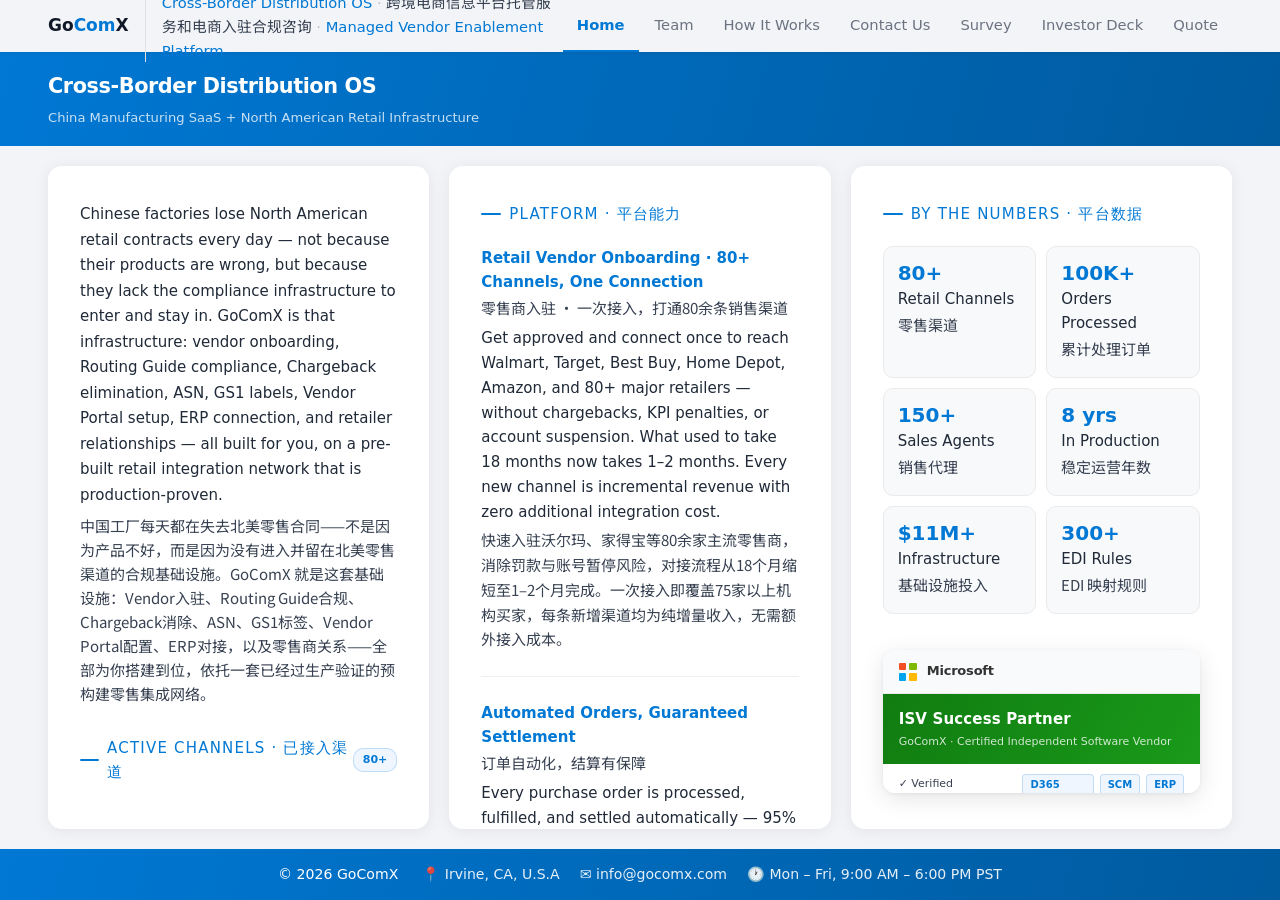
==== index.html @ b5a44d9f "Add files via upload" ====
﻿<!DOCTYPE html>
<html lang="en">
<head>
<link rel="preconnect" href="https://fonts.googleapis.com">
<link href="https://fonts.googleapis.com/css2?family=Noto+Sans+SC:wght@400;500;700&display=swap" rel="stylesheet">
<meta charset="UTF-8">
<meta name="viewport" content="width=device-width, initial-scale=1.0">
<title>GoComX — Cross-Border Distribution OS</title>
<link rel="icon" type="image/png" sizes="32x32" href="logo.png">
<link rel="apple-touch-icon" sizes="180x180" href="logo.png">
<style>
:root {
  --blue: #0078d4; --blue-dark: #005a9e; --blue-light: #eff6ff;
  --text: #111827; --text2: #1f2937; --muted: #374151;
  --bg: #f2f4f7; --card: #ffffff;
  --shadow: 0 2px 16px rgba(0,0,0,.07);
  --shadow-hover: 0 6px 28px rgba(0,0,0,.12);
  --radius: 14px;
  --fs-lg: 20px; --fs-md: 15px; --fs-sm: 15px;
}
* { margin: 0; padding: 0; box-sizing: border-box; }
body {
  background: var(--bg); color: var(--text);
  font-family: 'Segoe UI',system-ui,sans-serif; font-size: var(--fs-md); line-height: 1.6;
  height: 100vh; display: flex; flex-direction: column; overflow: hidden;
}

/* NAV */
nav {
  flex-shrink: 0;
  display: flex; align-items: center; justify-content: space-between;
  padding: 0 48px; height: 52px;
  background: var(--bg); box-shadow: 0 1px 4px rgba(0,0,0,.08); z-index: 100;
}
.nav-brand { display: flex; align-items: center; gap: 16px; text-decoration: none; }
.nav-logo-text { font-size: 17px; font-weight: 700; color: #111827; letter-spacing: 0; font-family: 'Segoe UI',system-ui,sans-serif; }
.nav-logo-text span { color: #0078d4; font-weight: 700; }
.nav-logo-img { height: 44px; width: auto; display: block; }
.nav-tagline { font-size: 0.92rem; border-left: 1px solid #e0e0e0; padding-left: 16px; font-weight: 400; letter-spacing: 0; color: #6b7280; font-family: 'Segoe UI',system-ui,sans-serif; }
.nt-en { color: #0078d4; font-weight: 400; font-size: 0.92rem; }
.nt-zh { color: #374151; font-weight: 400; font-size: 0.92rem; font-family: 'Noto Sans SC','Segoe UI',system-ui,sans-serif; }
.nt-sep { color: #bbb; font-size: 0.92rem; }
.nav-links { display: flex; gap: 2px; list-style: none; align-items: center; }
.nav-links a { font-size: 0.92rem; font-weight: 400; color: #6b7280; font-family: 'Segoe UI',system-ui,sans-serif; text-decoration: none; padding: 0 14px; height: 52px; display: inline-flex; align-items: center; border-bottom: 2px solid transparent; transition: all .15s; white-space: nowrap; }
.nav-links a:hover { color: var(--blue); border-bottom-color: var(--blue); background: none; }
.nav-links a.active { color: var(--blue); font-weight: 600; border-bottom-color: var(--blue); }

/* MAIN GRID */
.main-grid {
  flex: 1; overflow: hidden;
  display: grid; grid-template-columns: 1fr 1fr 1fr;
  gap: 20px; padding: 20px 48px;
}

/* CARD PANEL */
.panel {
  background: var(--card); border-radius: var(--radius);
  box-shadow: var(--shadow);
  padding: 36px 32px;
  display: flex; flex-direction: column;
  overflow-y: auto;
  transition: box-shadow .2s;
}
.panel:hover { box-shadow: var(--shadow-hover); }

.col-label {
  font-family: 'Segoe UI',system-ui,sans-serif;
  font-size: var(--fs-sm); color: var(--blue);
  letter-spacing: .08em; text-transform: uppercase; margin-bottom: 20px;
  display: flex; align-items: center; gap: 8px;
}
.col-label::before { content: ''; width: 20px; height: 2px; background: var(--blue); border-radius: 2px; }

/* PANEL 1 — Brand */
.brand-name { font-size: var(--fs-lg); font-weight: 800; letter-spacing: -.02em; line-height: 1.2; margin-bottom: 4px; }
.brand-name span { color: var(--blue); }
.brand-tagline { font-size: var(--fs-sm); color: var(--muted); margin-bottom: 12px; }
.brand-desc { font-size: var(--fs-md); color: var(--text2); line-height: 1.7; margin-bottom: 6px; }
.brand-desc-zh { font-size: var(--fs-sm); color: var(--muted); line-height: 1.6; margin-bottom: 16px; }
.cta-group { display: flex; gap: 10px; flex-wrap: wrap; margin-top: auto; }
.btn { display: inline-flex; align-items: center; gap: 6px; padding: 10px 22px; font-size: var(--fs-md); font-weight: 600; border-radius: 6px; text-decoration: none; cursor: pointer; font-family: inherit; transition: all .15s; border: 1.5px solid transparent; }
.btn-primary { background: var(--blue); color: #fff; border-color: var(--blue); }
.btn-primary:hover { background: var(--blue-dark); border-color: var(--blue-dark); }
.btn-outline { background: #fff; color: var(--text); border-color: #d0d0d0; }
.btn-outline:hover { border-color: var(--blue); color: var(--blue); }

/* PANEL 2 — Platform */
.step-item { display: flex; gap: 16px; margin-bottom: 24px; padding-bottom: 24px; border-bottom: 1px solid #f0f0f0; }
.step-item:last-child { border-bottom: none; padding-bottom: 0; margin-bottom: 0; }
.step-dot { display: none; }
.step-heading { font-size: var(--fs-md); font-weight: 600; color: var(--blue); font-family: 'Segoe UI',system-ui,sans-serif; margin-bottom: 2px; }
.step-heading-zh { font-size: var(--fs-sm); color: var(--muted); margin-bottom: 6px; }
.step-text { font-size: var(--fs-sm); color: var(--text2); line-height: 1.65; }
.step-text .zh { display: block; color: var(--muted); margin-top: 4px; }

/* PANEL 3 — Stats */
.stats-grid { display: grid; grid-template-columns: 1fr 1fr; gap: 10px; margin-bottom: 20px; }
.stat-card {
  background: #f8f9fb; border-radius: 10px;
  padding: 16px 14px; transition: all .15s;
  border: 1px solid #eaeaea;
}
.stat-card:hover { background: var(--blue-light); border-color: rgba(0,120,212,.2); }
.stat-num { font-size: var(--fs-lg); font-weight: 700; color: var(--blue); line-height: 1; margin-bottom: 4px; font-family: 'Segoe UI',system-ui,sans-serif; }
.stat-label { font-size: var(--fs-sm); color: var(--text2); font-family: 'Segoe UI',system-ui,sans-serif; font-weight: 500; }
.stat-zh { font-size: var(--fs-sm); color: #374151; margin-top: 2px; }
.badge-row {
  display: flex; gap: 8px; flex-wrap: wrap; margin-top: auto;
}
.badge-pill {
  display: inline-flex; align-items: center; gap: 6px;
  background: var(--blue-light); border: 1px solid rgba(0,120,212,.2);
  border-radius: 20px; padding: 7px 14px;
  font-size: var(--fs-sm); color: var(--blue); font-weight: 600;
  white-space: nowrap;
}

/* Microsoft ISV Award Card */
.msft-award {
  margin-top: 16px;
  border-radius: 12px; overflow: hidden;
  box-shadow: 0 6px 24px rgba(0,0,0,.10), 0 1px 4px rgba(0,0,0,.06);
  transition: transform .2s, box-shadow .2s;
  cursor: default;
}
.msft-award:hover {
  transform: translateY(-2px);
  box-shadow: 0 12px 36px rgba(0,0,0,.14), 0 2px 8px rgba(0,0,0,.08);
}
.msft-award-top {
  background: #f9fafb; border-bottom: 1px solid #e8eaea;
  padding: 11px 16px; display: flex; align-items: center; gap: 10px;
}
.msft-grid {
  display: grid; grid-template-columns: 1fr 1fr; gap: 2.5px;
  width: 18px; height: 18px; flex-shrink: 0;
}
.msft-grid span { border-radius: 1px; display: block; width: 100%; height: 100%; }
.msft-grid .sq1 { background: #f25022; }
.msft-grid .sq2 { background: #7fba00; }
.msft-grid .sq3 { background: #00a4ef; }
.msft-grid .sq4 { background: #ffb900; }
.msft-brand { font-size: 13px; font-weight: 600; color: #333; letter-spacing: -.2px; }
.msft-award-banner {
  background: linear-gradient(120deg, #107c10 0%, #1a9a1a 100%);
  padding: 13px 16px;
}
.msft-banner-title {
  font-size: 15px; font-weight: 800; color: #fff;
  letter-spacing: .01em; margin-bottom: 2px;
}
.msft-banner-sub { font-size: 11px; color: rgba(255,255,255,.80); }
.msft-award-bottom {
  background: #fff; padding: 10px 16px;
  display: flex; align-items: center; justify-content: space-between;
}
.msft-bottom-label { font-size: 11px; color: var(--muted); }
.msft-bottom-chips { display: flex; gap: 6px; }
.msft-chip {
  font-size: 10px; font-weight: 700; color: #0078d4;
  background: #eff6ff; border: 1px solid rgba(0,120,212,.2);
  border-radius: 4px; padding: 2px 7px;
}

/* Platform Ticker */
.ticker-header {
  display: flex; align-items: center; justify-content: space-between;
  margin: 14px 0 18px;
}
.ticker-label {
  font-family: 'Segoe UI',system-ui,sans-serif;
  font-size: var(--fs-sm); color: var(--blue);
  letter-spacing: .08em; text-transform: uppercase;
  display: flex; align-items: center; gap: 8px; font-weight: 400;
}
.ticker-label::before { content: ''; width: 20px; height: 2px; background: var(--blue); border-radius: 2px; }
.ticker-count {
  font-size: 11px; font-weight: 700; color: var(--blue);
  background: var(--blue-light); border: 1px solid rgba(0,120,212,.2);
  border-radius: 10px; padding: 2px 9px;
}
.ticker-wrap {
  height: 240px; overflow: hidden; position: relative;
  background: transparent;
  margin-bottom: 14px;
}
.ticker-wrap::before, .ticker-wrap::after {
  content: ''; position: absolute; left: 0; right: 0; height: 40px; z-index: 2; pointer-events: none;
}
.ticker-wrap::before { top: 0; background: linear-gradient(to bottom, #ffffff, transparent); }
.ticker-wrap::after  { bottom: 0; background: linear-gradient(to top, #ffffff, transparent); }
.ticker-list {
  display: flex; flex-direction: column; gap: 2px;
  padding: 8px 0;
  animation: tickerUp 55s linear infinite;
}
.ticker-list:hover { animation-play-state: paused; }
.ticker-item {
  display: inline-flex; align-items: center; gap: 9px;
  padding: 4px 8px;
  font-size: var(--fs-md); font-weight: 500; white-space: nowrap;
  color: #374151; background: none; border: none;
  transition: transform .15s, color .15s;
}
.ticker-item:hover { transform: translateX(4px); color: #0078d4; }
.ticker-item.odd { color: #374151; }
.ticker-dot { width: 6px; height: 6px; border-radius: 50%; flex-shrink: 0; background: currentColor; opacity: .7; }
.ticker-logo { width: 16px; height: 16px; border-radius: 3px; object-fit: contain; flex-shrink: 0; }
@keyframes tickerUp {
  0%   { transform: translateY(0); }
  100% { transform: translateY(-50%); }
}

/* FOOTER */
footer { flex-shrink:0; background:linear-gradient(105deg,#0078d4,#005a9e); padding:14px 48px; display:flex; align-items:center; justify-content:center; gap:24px; flex-wrap:wrap; }
.footer-copy { font-size: 0.88rem; color: #fff; font-weight: 400; font-family: 'Segoe UI',system-ui,sans-serif; }
.footer-copy span { color: #fff; }
.footer-info { display: flex; gap: 20px; flex-wrap: wrap; align-items: center; justify-content: center; }
.footer-info span, .footer-info a { font-size: 0.88rem; color: rgba(255,255,255,0.9); text-decoration: none; font-weight: 400; font-family: 'Segoe UI',system-ui,sans-serif; }
.footer-info a:hover { color:#fff; }

.zh, :lang(zh) {
  font-family: 'Noto Sans SC', 'PingFang SC', 'Microsoft YaHei', sans-serif;
  font-weight: 400; -webkit-font-smoothing: antialiased;
}

@media (max-width: 960px) {
  body { overflow: auto; height: auto; }
  .main-grid { grid-template-columns: 1fr; height: auto; overflow: visible; padding: 16px 20px; }
  nav { padding: 0 20px; }
  .nav-tagline { display: none; }
  footer { padding: 14px 20px; }
}
</style>
</head>
<body>

<nav>
  <a class="nav-brand" href="index.html">
    <span class="nav-logo-text">Go<span>Com</span>X</span>
    <span class="nav-tagline"><span class="nt-en">Cross-Border Distribution OS</span><span class="nt-sep"> · </span><span class="nt-zh">跨境电商信息平台托管服务和电商入驻合规咨询</span><span class="nt-sep"> · </span><span class="nt-en">Managed Vendor Enablement Platform</span></span>
  </a>
  <ul class="nav-links">
    <li><a href="index.html" class="active">Home</a></li>
    <li><a href="team.html">Team</a></li>
    <li><a href="deck.html">How It Works</a></li>
    <li><a href="contact.html">Contact Us</a></li>
    <li><a href="survey.html">Survey</a></li>
    <li><a href="investor.html">Investor Deck</a></li>
    <li><a href="quotefee.html">Quote</a></li>
  </ul>
</nav>

<div style="background:linear-gradient(105deg,#0078d4,#005a9e);padding:18px 48px;display:flex;align-items:center;justify-content:space-between;flex-shrink:0"><div><h1 style="font-size:1.3rem;font-weight:600;color:#fff;font-family:'Segoe UI',system-ui,sans-serif;letter-spacing:-0.02em">Cross-Border Distribution OS</h1><p style="font-size:0.82rem;color:rgba(255,255,255,0.78);margin-top:4px">China Manufacturing SaaS + North American Retail Infrastructure</p></div></div>
<div class="main-grid">

  <!-- Panel 1: Brand / Intro -->
  <div class="panel">

    <p class="brand-desc">
      Chinese factories lose North American retail contracts every day — not because their products are wrong, but because they lack the compliance infrastructure to enter and stay in. GoComX is that infrastructure: vendor onboarding, Routing Guide compliance, Chargeback elimination, ASN, GS1 labels, Vendor Portal setup, ERP connection, and retailer relationships — all built for you, on a pre-built retail integration network that is production-proven.
    </p>
    <p class="brand-desc-zh zh">
      中国工厂每天都在失去北美零售合同——不是因为产品不好，而是因为没有进入并留在北美零售渠道的合规基础设施。GoComX 就是这套基础设施：Vendor入驻、Routing Guide合规、Chargeback消除、ASN、GS1标签、Vendor Portal配置、ERP对接，以及零售商关系——全部为你搭建到位，依托一套已经过生产验证的预构建零售集成网络。
    </p>

    <div class="ticker-header">
      <span class="ticker-label">Active Channels · 已接入渠道</span>
      <span class="ticker-count">80+</span>
    </div>
    <div class="ticker-wrap">
      <div class="ticker-list" id="ticker-list">
        <div class="ticker-item"><img class="ticker-logo" src="https://www.google.com/s2/favicons?domain=amazon.com&sz=32" onerror="this.style.display='none'">Amazon</div>
        <div class="ticker-item odd"><img class="ticker-logo" src="https://www.google.com/s2/favicons?domain=walmart.com&sz=32" onerror="this.style.display='none'">Walmart</div>
        <div class="ticker-item"><img class="ticker-logo" src="https://www.google.com/s2/favicons?domain=target.com&sz=32" onerror="this.style.display='none'">Target</div>
        <div class="ticker-item odd"><img class="ticker-logo" src="https://www.google.com/s2/favicons?domain=homedepot.com&sz=32" onerror="this.style.display='none'">The Home Depot</div>
        <div class="ticker-item"><img class="ticker-logo" src="https://www.google.com/s2/favicons?domain=lowes.com&sz=32" onerror="this.style.display='none'">Lowe's</div>
        <div class="ticker-item odd"><img class="ticker-logo" src="https://www.google.com/s2/favicons?domain=bestbuy.com&sz=32" onerror="this.style.display='none'">Best Buy</div>
        <div class="ticker-item"><img class="ticker-logo" src="https://www.google.com/s2/favicons?domain=wayfair.com&sz=32" onerror="this.style.display='none'">Wayfair</div>
        <div class="ticker-item odd"><img class="ticker-logo" src="https://www.google.com/s2/favicons?domain=macys.com&sz=32" onerror="this.style.display='none'">Macy's</div>
        <div class="ticker-item"><img class="ticker-logo" src="https://www.google.com/s2/favicons?domain=kohls.com&sz=32" onerror="this.style.display='none'">Kohl's</div>
        <div class="ticker-item odd"><img class="ticker-logo" src="https://www.google.com/s2/favicons?domain=samsclub.com&sz=32" onerror="this.style.display='none'">Sam's Club</div>
        <div class="ticker-item"><img class="ticker-logo" src="https://www.google.com/s2/favicons?domain=costco.com&sz=32" onerror="this.style.display='none'">Costco</div>
        <div class="ticker-item odd"><img class="ticker-logo" src="https://www.google.com/s2/favicons?domain=costco.com&sz=32" onerror="this.style.display='none'">Costco Business Center</div>
        <div class="ticker-item"><img class="ticker-logo" src="https://www.google.com/s2/favicons?domain=qvc.com&sz=32" onerror="this.style.display='none'">QVC</div>
        <div class="ticker-item odd"><img class="ticker-logo" src="https://www.google.com/s2/favicons?domain=grainger.com&sz=32" onerror="this.style.display='none'">Grainger</div>
        <div class="ticker-item"><img class="ticker-logo" src="https://www.google.com/s2/favicons?domain=zoro.com&sz=32" onerror="this.style.display='none'">Zoro</div>
        <div class="ticker-item odd"><img class="ticker-logo" src="https://www.google.com/s2/favicons?domain=hdsupply.com&sz=32" onerror="this.style.display='none'">HD Supply</div>
        <div class="ticker-item"><img class="ticker-logo" src="https://www.google.com/s2/favicons?domain=staples.com&sz=32" onerror="this.style.display='none'">Staples</div>
        <div class="ticker-item odd"><img class="ticker-logo" src="https://www.google.com/s2/favicons?domain=houzz.com&sz=32" onerror="this.style.display='none'">Houzz</div>
        <div class="ticker-item"><img class="ticker-logo" src="https://www.google.com/s2/favicons?domain=hayneedle.com&sz=32" onerror="this.style.display='none'">Hayneedle</div>
        <div class="ticker-item odd"><img class="ticker-logo" src="https://www.google.com/s2/favicons?domain=zulily.com&sz=32" onerror="this.style.display='none'">Zulily</div>
        <div class="ticker-item"><img class="ticker-logo" src="https://www.google.com/s2/favicons?domain=homegoods.com&sz=32" onerror="this.style.display='none'">HomeGoods</div>
        <div class="ticker-item odd"><img class="ticker-logo" src="https://www.google.com/s2/favicons?domain=tjmaxx.com&sz=32" onerror="this.style.display='none'">TJ Maxx</div>
        <div class="ticker-item"><img class="ticker-logo" src="https://www.google.com/s2/favicons?domain=marshalls.com&sz=32" onerror="this.style.display='none'">Marshalls</div>
        <div class="ticker-item odd"><img class="ticker-logo" src="https://www.google.com/s2/favicons?domain=burlington.com&sz=32" onerror="this.style.display='none'">Burlington</div>
        <div class="ticker-item"><img class="ticker-logo" src="https://www.google.com/s2/favicons?domain=nfm.com&sz=32" onerror="this.style.display='none'">Nebraska Furniture Mart</div>
        <div class="ticker-item odd"><img class="ticker-logo" src="https://www.google.com/s2/favicons?domain=livingspaces.com&sz=32" onerror="this.style.display='none'">Living Spaces</div>
        <div class="ticker-item"><img class="ticker-logo" src="https://www.google.com/s2/favicons?domain=afw.com&sz=32" onerror="this.style.display='none'">American Furniture Warehouse</div>
        <div class="ticker-item odd"><img class="ticker-logo" src="https://www.google.com/s2/favicons?domain=rcwilley.com&sz=32" onerror="this.style.display='none'">RC Willey</div>
        <div class="ticker-item"><img class="ticker-logo" src="https://www.google.com/s2/favicons?domain=homfurniture.com&sz=32" onerror="this.style.display='none'">HOM Furniture</div>
        <div class="ticker-item odd"><img class="ticker-logo" src="https://www.google.com/s2/favicons?domain=roomstogo.com&sz=32" onerror="this.style.display='none'">Rooms To Go</div>
        <div class="ticker-item"><img class="ticker-logo" src="https://www.google.com/s2/favicons?domain=steinhafels.com&sz=32" onerror="this.style.display='none'">Steinhafels</div>
        <div class="ticker-item odd"><img class="ticker-logo" src="https://www.google.com/s2/favicons?domain=conns.com&sz=32" onerror="this.style.display='none'">Conn's HomePlus</div>
        <div class="ticker-item"><img class="ticker-logo" src="https://www.google.com/s2/favicons?domain=lampsplus.com&sz=32" onerror="this.style.display='none'">Lamps Plus</div>
        <div class="ticker-item odd"><img class="ticker-logo" src="https://www.google.com/s2/favicons?domain=oldtimepottery.com&sz=32" onerror="this.style.display='none'">Old Time Pottery</div>
        <div class="ticker-item"><img class="ticker-logo" src="https://www.google.com/s2/favicons?domain=kirklands.com&sz=32" onerror="this.style.display='none'">Kirkland's</div>
        <div class="ticker-item odd"><img class="ticker-logo" src="https://www.google.com/s2/favicons?domain=beyond.com&sz=32" onerror="this.style.display='none'">Bed Bath &amp; Beyond</div>
        <div class="ticker-item"><img class="ticker-logo" src="https://www.google.com/s2/favicons?domain=nationalbusinessfurniture.com&sz=32" onerror="this.style.display='none'">National Business Furniture</div>
        <div class="ticker-item odd"><img class="ticker-logo" src="https://www.google.com/s2/favicons?domain=worthingtondirect.com&sz=32" onerror="this.style.display='none'">Worthington Direct</div>
        <div class="ticker-item"><img class="ticker-logo" src="https://www.google.com/s2/favicons?domain=cymax.com&sz=32" onerror="this.style.display='none'">Cymax</div>
        <div class="ticker-item odd"><img class="ticker-logo" src="https://www.google.com/s2/favicons?domain=schooloutfitters.com&sz=32" onerror="this.style.display='none'">School Outfitters</div>
        <div class="ticker-item"><img class="ticker-logo" src="https://www.google.com/s2/favicons?domain=directbuy.com&sz=32" onerror="this.style.display='none'">DirectBuy</div>
        <div class="ticker-item odd"><img class="ticker-logo" src="https://www.google.com/s2/favicons?domain=worldmarket.com&sz=32" onerror="this.style.display='none'">Cost Plus World Market</div>
        <div class="ticker-item"><img class="ticker-logo" src="https://www.google.com/s2/favicons?domain=pricesmart.com&sz=32" onerror="this.style.display='none'">PriceSmart</div>
        <div class="ticker-item odd"><img class="ticker-logo" src="https://www.google.com/s2/favicons?domain=amazon.ca&sz=32" onerror="this.style.display='none'">Amazon Canada</div>
        <div class="ticker-item"><img class="ticker-logo" src="https://www.google.com/s2/favicons?domain=sprichards.com&sz=32" onerror="this.style.display='none'">S.P. Richards</div>
        <div class="ticker-item odd"><img class="ticker-logo" src="https://www.google.com/s2/favicons?domain=veyer.com&sz=32" onerror="this.style.display='none'">Veyer</div>
        <div class="ticker-item"><img class="ticker-logo" src="https://www.google.com/s2/favicons?domain=bluestem.com&sz=32" onerror="this.style.display='none'">Bluestem Brands</div>
        <div class="ticker-item odd"><img class="ticker-logo" src="https://www.google.com/s2/favicons?domain=itagroup.com&sz=32" onerror="this.style.display='none'">ITA Group</div>
        <div class="ticker-item"><img class="ticker-logo" src="https://www.google.com/s2/favicons?domain=biworldwide.com&sz=32" onerror="this.style.display='none'">BI Worldwide</div>
        <div class="ticker-item odd"><img class="ticker-logo" src="https://www.google.com/s2/favicons?domain=shopmyexchange.com&sz=32" onerror="this.style.display='none'">Army &amp; Air Force Exchange (AAFES)</div>
        <div class="ticker-item"><img class="ticker-logo" src="https://www.google.com/s2/favicons?domain=mynavyexchange.com&sz=32" onerror="this.style.display='none'">Navy Exchange (NEX)</div>
        <div class="ticker-item odd"><img class="ticker-logo" src="https://www.google.com/s2/favicons?domain=fastenal.com&sz=32" onerror="this.style.display='none'">Fastenal</div>
        <div class="ticker-item"><img class="ticker-logo" src="https://www.google.com/s2/favicons?domain=bisonoffice.com&sz=32" onerror="this.style.display='none'">Bison Office</div>
        <div class="ticker-item odd"><img class="ticker-logo" src="https://www.google.com/s2/favicons?domain=farmersfurniture.com&sz=32" onerror="this.style.display='none'">Farmer's Furniture</div>
        <div class="ticker-item"><img class="ticker-logo" src="https://www.google.com/s2/favicons?domain=citymill.com&sz=32" onerror="this.style.display='none'">City Mill</div>
        <div class="ticker-item odd"><img class="ticker-logo" src="https://www.google.com/s2/favicons?domain=posturite.co.uk&sz=32" onerror="this.style.display='none'">Posturite (UK)</div>
      </div>
    </div>
  </div>

  <!-- Panel 2: Platform Capabilities -->
  <div class="panel">
    <div class="col-label">Platform · 平台能力</div>

    <div class="step-item">
      <div class="step-dot"></div>
      <div>
        <div class="step-heading">Retail Vendor Onboarding · 80+ Channels, One Connection</div>
        <div class="step-heading-zh zh">零售商入驻 · 一次接入，打通80余条销售渠道</div>
        <p class="step-text">
          Get approved and connect once to reach Walmart, Target, Best Buy, Home Depot, Amazon, and 80+ major retailers — without chargebacks, KPI penalties, or account suspension. What used to take 18 months now takes 1–2 months. Every new channel is incremental revenue with zero additional integration cost.
          <span class="zh">快速入驻沃尔玛、家得宝等80余家主流零售商，消除罚款与账号暂停风险，对接流程从18个月缩短至1–2个月完成。一次接入即覆盖75家以上机构买家，每条新增渠道均为纯增量收入，无需额外接入成本。</span>
        </p>
      </div>
    </div>

    <div class="step-item">
      <div class="step-dot"></div>
      <div>
        <div class="step-heading">Automated Orders, Guaranteed Settlement</div>
        <div class="step-heading-zh zh">订单自动化，结算有保障</div>
        <p class="step-text">
          Every purchase order is processed, fulfilled, and settled automatically — 95% KPI compliance rate, no missed shipments, no commission disputes. Scale from 100 to 100,000 orders without adding headcount.
          <span class="zh">每笔采购订单自动处理、发货与结算，KPI 合规率高达95%，零漏单、零佣金纠纷。业务从100笔扩展到10万笔，无需增加人手。</span>
        </p>
      </div>
    </div>
  </div>

  <!-- Panel 3: Numbers -->
  <div class="panel">
    <div class="col-label">By the Numbers · 平台数据</div>
    <div class="stats-grid">
      <div class="stat-card">
        <div class="stat-num">80+</div>
        <div class="stat-label">Retail Channels</div>
        <div class="stat-zh zh">零售渠道</div>
      </div>
      <div class="stat-card">
        <div class="stat-num">100K+</div>
        <div class="stat-label">Orders Processed</div>
        <div class="stat-zh zh">累计处理订单</div>
      </div>
      <div class="stat-card">
        <div class="stat-num">150+</div>
        <div class="stat-label">Sales Agents</div>
        <div class="stat-zh zh">销售代理</div>
      </div>
      <div class="stat-card">
        <div class="stat-num">8 yrs</div>
        <div class="stat-label">In Production</div>
        <div class="stat-zh zh">稳定运营年数</div>
      </div>
      <div class="stat-card">
        <div class="stat-num">$11M+</div>
        <div class="stat-label">Infrastructure</div>
        <div class="stat-zh zh">基础设施投入</div>
      </div>
      <div class="stat-card">
        <div class="stat-num">300+</div>
        <div class="stat-label">EDI Rules</div>
        <div class="stat-zh zh">EDI 映射规则</div>
      </div>
    </div>
    <div class="msft-award">
      <div class="msft-award-top">
        <div class="msft-grid">
          <span class="sq1"></span><span class="sq2"></span>
          <span class="sq3"></span><span class="sq4"></span>
        </div>
        <span class="msft-brand">Microsoft</span>
      </div>
      <div class="msft-award-banner">
        <div class="msft-banner-title">ISV Success Partner</div>
        <div class="msft-banner-sub">GoComX · Certified Independent Software Vendor</div>
      </div>
      <div class="msft-award-bottom">
        <span class="msft-bottom-label">✓ Verified Certification</span>
        <div class="msft-bottom-chips">
          <span class="msft-chip">D365 F&amp;O</span>
          <span class="msft-chip">SCM</span>
          <span class="msft-chip">ERP</span>
        </div>
      </div>
    </div>
  </div>

</div>

<footer>
  <div class="footer-copy">© 2026 Go<span>Com</span>X</div>
  <div class="footer-info">
    <span>📍 Irvine, CA, U.S.A</span>
    <a href="mailto:info@gocomx.com">✉️ info@gocomx.com</a>
    <span>🕐 Mon – Fri, 9:00 AM – 6:00 PM PST</span>
  </div>
</footer>

<script>
// Duplicate ticker items for seamless infinite loop
(function(){
  var list = document.getElementById('ticker-list');
  if(!list) return;
  var clone = list.innerHTML;
  list.innerHTML += clone;
})();
</script>
</body>
</html>
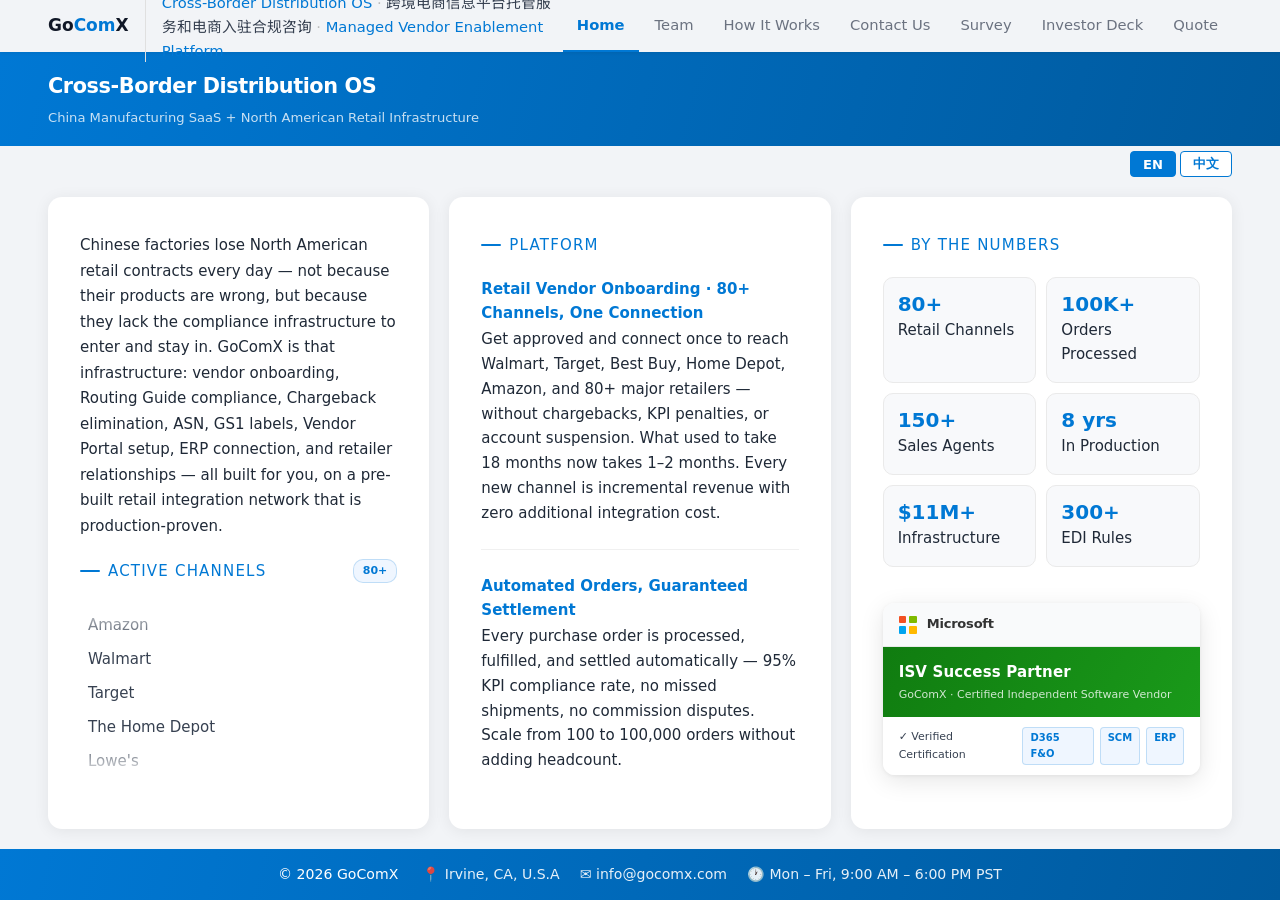
==== commit 2edf3661: "Add files via upload" ====
--- a/index.html
+++ b/index.html
@@ -91,7 +91,7 @@
 .step-heading { font-size: var(--fs-md); font-weight: 600; color: var(--blue); font-family: 'Segoe UI',system-ui,sans-serif; margin-bottom: 2px; }
 .step-heading-zh { font-size: var(--fs-sm); color: var(--muted); margin-bottom: 6px; }
 .step-text { font-size: var(--fs-sm); color: var(--text2); line-height: 1.65; }
-.step-text .zh { display: block; color: var(--muted); margin-top: 4px; }
+.step-text .zh { color: var(--muted); margin-top: 4px; }
 
 /* PANEL 3 — Stats */
 .stats-grid { display: grid; grid-template-columns: 1fr 1fr; gap: 10px; margin-bottom: 20px; }
@@ -210,6 +210,20 @@
   0%   { transform: translateY(0); }
   100% { transform: translateY(-50%); }
 }
+
+/* LANG TOGGLE */
+.lang-bar { display:flex; justify-content:flex-end; padding:5px 48px 0; flex-shrink:0; gap:4px; }
+.lang-btn { padding:3px 12px; font-size:0.82rem; font-weight:600; font-family:'Segoe UI',system-ui,sans-serif; border:1.5px solid var(--blue); border-radius:4px; background:#fff; color:var(--blue); cursor:pointer; transition:all .15s; }
+.lang-btn.active { background:var(--blue); color:#fff; }
+.lang-btn:hover:not(.active) { background:var(--blue-light); }
+/* Default EN: hide zh elements */
+.zh { display: none; }
+/* ZH mode */
+body.zh-mode .zh { display: block; }
+body.zh-mode .brand-desc { display: none; }
+body.zh-mode .step-heading { display: none; }
+body.zh-mode .stat-label { display: none; }
+body.zh-mode .bio-en { display: none !important; }
 
 /* FOOTER */
 footer { flex-shrink:0; background:linear-gradient(105deg,#0078d4,#005a9e); padding:14px 48px; display:flex; align-items:center; justify-content:center; gap:24px; flex-wrap:wrap; }
@@ -252,6 +266,10 @@
 </nav>
 
 <div style="background:linear-gradient(105deg,#0078d4,#005a9e);padding:18px 48px;display:flex;align-items:center;justify-content:space-between;flex-shrink:0"><div><h1 style="font-size:1.3rem;font-weight:600;color:#fff;font-family:'Segoe UI',system-ui,sans-serif;letter-spacing:-0.02em">Cross-Border Distribution OS</h1><p style="font-size:0.82rem;color:rgba(255,255,255,0.78);margin-top:4px">China Manufacturing SaaS + North American Retail Infrastructure</p></div></div>
+<div class="lang-bar">
+  <button onclick="setLang('en')" id="btn-en" class="lang-btn active">EN</button>
+  <button onclick="setLang('zh')" id="btn-zh" class="lang-btn">中文</button>
+</div>
 <div class="main-grid">
 
   <!-- Panel 1: Brand / Intro -->
@@ -436,6 +454,32 @@
   var clone = list.innerHTML;
   list.innerHTML += clone;
 })();
+
+// Lang toggle
+function splitBilingual(el) {
+  var text = el.textContent.trim();
+  var idx = text.indexOf(' · ');
+  if (idx === -1 || !/[一-鿿]/.test(text.slice(idx+3))) return;
+  el.innerHTML = '<span class="bio-en">' + text.slice(0,idx) + '</span><span class="zh">' + text.slice(idx+3) + '</span>';
+}
+document.querySelectorAll('.col-label, .ticker-label').forEach(splitBilingual);
+document.querySelectorAll('.step-text').forEach(function(el) {
+  var zhSpan = el.querySelector('.zh');
+  if (!zhSpan) return;
+  var enParts = [];
+  el.childNodes.forEach(function(node) {
+    if (node === zhSpan) return;
+    enParts.push(node.nodeType === 3 ? node.textContent : node.outerHTML);
+  });
+  el.innerHTML = '<span class="bio-en">' + enParts.join('').trim() + '</span>' + zhSpan.outerHTML;
+});
+
+function setLang(lang) {
+  var isZh = lang === 'zh';
+  document.body.classList.toggle('zh-mode', isZh);
+  document.getElementById('btn-en').classList.toggle('active', !isZh);
+  document.getElementById('btn-zh').classList.toggle('active', isZh);
+}
 </script>
 </body>
 </html>
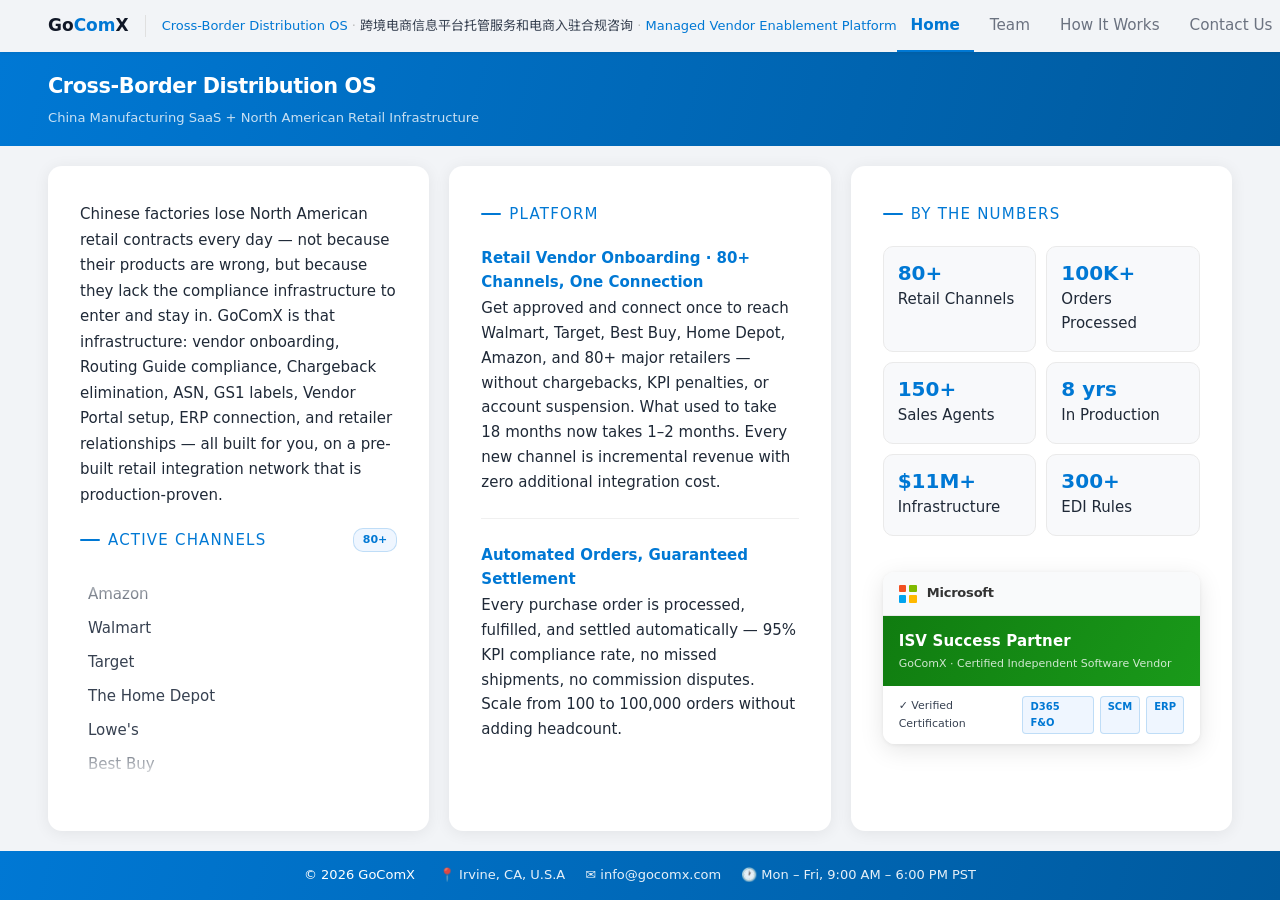
==== commit f4d039f9: "Add files via upload" ====
--- a/index.html
+++ b/index.html
@@ -10,40 +10,43 @@
 <link rel="apple-touch-icon" sizes="180x180" href="logo.png">
 <style>
 :root {
-  --blue: #0078d4; --blue-dark: #005a9e; --blue-light: #eff6ff;
-  --text: #111827; --text2: #1f2937; --muted: #374151;
-  --bg: #f2f4f7; --card: #ffffff;
-  --shadow: 0 2px 16px rgba(0,0,0,.07);
-  --shadow-hover: 0 6px 28px rgba(0,0,0,.12);
-  --radius: 14px;
-  --fs-lg: 20px; --fs-md: 15px; --fs-sm: 15px;
-}
-* { margin: 0; padding: 0; box-sizing: border-box; }
-body {
-  background: var(--bg); color: var(--text);
-  font-family: 'Segoe UI',system-ui,sans-serif; font-size: var(--fs-md); line-height: 1.6;
-  height: 100vh; display: flex; flex-direction: column; overflow: hidden;
-}
-
-/* NAV */
-nav {
-  flex-shrink: 0;
-  display: flex; align-items: center; justify-content: space-between;
-  padding: 0 48px; height: 52px;
-  background: var(--bg); box-shadow: 0 1px 4px rgba(0,0,0,.08); z-index: 100;
-}
-.nav-brand { display: flex; align-items: center; gap: 16px; text-decoration: none; }
-.nav-logo-text { font-size: 17px; font-weight: 700; color: #111827; letter-spacing: 0; font-family: 'Segoe UI',system-ui,sans-serif; }
-.nav-logo-text span { color: #0078d4; font-weight: 700; }
-.nav-logo-img { height: 44px; width: auto; display: block; }
-.nav-tagline { font-size: 0.92rem; border-left: 1px solid #e0e0e0; padding-left: 16px; font-weight: 400; letter-spacing: 0; color: #6b7280; font-family: 'Segoe UI',system-ui,sans-serif; }
-.nt-en { color: #0078d4; font-weight: 400; font-size: 0.92rem; }
-.nt-zh { color: #374151; font-weight: 400; font-size: 0.92rem; font-family: 'Noto Sans SC','Segoe UI',system-ui,sans-serif; }
-.nt-sep { color: #bbb; font-size: 0.92rem; }
-.nav-links { display: flex; gap: 2px; list-style: none; align-items: center; }
-.nav-links a { font-size: 0.92rem; font-weight: 400; color: #6b7280; font-family: 'Segoe UI',system-ui,sans-serif; text-decoration: none; padding: 0 14px; height: 52px; display: inline-flex; align-items: center; border-bottom: 2px solid transparent; transition: all .15s; white-space: nowrap; }
-.nav-links a:hover { color: var(--blue); border-bottom-color: var(--blue); background: none; }
-.nav-links a.active { color: var(--blue); font-weight: 600; border-bottom-color: var(--blue); }
+  --blue:#0078d4; --blue-dark:#005a9e; --blue-light:#eff6ff;
+  --text:#111827; --text2:#1f2937; --muted:#374151; --muted2:#6b7280;
+  --bg:#f2f4f7; --card:#fff; --border:#e5e7eb;
+  --shadow:0 2px 16px rgba(0,0,0,.07); --shadow-hover:0 6px 28px rgba(0,0,0,.12);
+  --radius:14px; --fs-lg:20px; --fs-md:15px; --fs-sm:15px; --fs-xs:13px;
+  --font:'Segoe UI',system-ui,sans-serif;
+  --font-zh:'Noto Sans SC','Segoe UI',system-ui,sans-serif;
+}
+*,*::before,*::after { margin:0; padding:0; box-sizing:border-box; }
+body { background:var(--bg); color:var(--text); font-family:var(--font); font-size:var(--fs-md); line-height:1.6; height:100vh; display:flex; flex-direction:column; overflow:hidden; }
+nav { flex-shrink:0; display:flex; align-items:center; justify-content:space-between; padding:0 48px; height:52px; background:var(--bg); box-shadow:0 1px 4px rgba(0,0,0,.08); z-index:100; }
+.nav-brand { display:flex; align-items:center; gap:16px; text-decoration:none; }
+.nav-logo-text { font-size:17px; font-weight:700; color:var(--text); }
+.nav-logo-text span { color:var(--blue); }
+.nav-logo-img { height:44px; width:auto; display:block; }
+.nav-tagline { font-size:var(--fs-xs); font-weight:400; color:var(--muted2); border-left:1px solid #e0e0e0; padding-left:16px; white-space:nowrap; overflow:hidden; text-overflow:ellipsis; }
+.nt-en { color:var(--blue); font-size:var(--fs-xs); }
+.nt-zh { color:var(--muted); font-size:var(--fs-xs); font-family:var(--font-zh); }
+.nt-sep { color:#bbb; font-size:var(--fs-xs); }
+.nav-links { display:flex; gap:2px; list-style:none; align-items:center; flex-shrink:0; }
+.nav-links a { font-size:0.95rem; color:var(--muted2); text-decoration:none; padding:0 14px; height:52px; display:inline-flex; align-items:center; border-bottom:2px solid transparent; transition:color .15s,border-color .15s; white-space:nowrap; }
+.nav-links a:hover { color:var(--blue); border-bottom-color:var(--blue); }
+.nav-links a.active { color:var(--blue); font-weight:600; border-bottom-color:var(--blue); }
+.lang-btn { padding:3px 0; width:46px; text-align:center; font-size:var(--fs-xs); font-weight:600; border:1.5px solid var(--blue); border-radius:4px; background:#fff; color:var(--blue); cursor:pointer; transition:background .15s,color .15s; }
+.lang-btn.active { background:var(--blue); color:#fff; }
+.lang-btn:hover:not(.active) { background:var(--blue-light); }
+.bio-zh { display:none; font-family:var(--font-zh); }
+body.zh-mode .bio-en { display:none !important; }
+body.zh-mode .bio-zh { display:inline !important; }
+.zh { display:none; font-family:var(--font-zh); }
+body.zh-mode .zh { display:block; }
+footer { flex-shrink:0; background:linear-gradient(105deg,var(--blue),var(--blue-dark)); padding:14px 48px; display:flex; align-items:center; justify-content:center; gap:24px; flex-wrap:wrap; }
+.footer-copy { font-size:var(--fs-xs); font-weight:400; color:#fff; }
+.footer-info { display:flex; gap:20px; flex-wrap:wrap; align-items:center; justify-content:center; }
+.footer-info span,.footer-info a { font-size:var(--fs-xs); font-weight:400; color:rgba(255,255,255,.9); text-decoration:none; }
+.footer-info a:hover { color:#fff; }
+@media (max-width:768px) { nav { padding:0 20px; } .nav-tagline { display:none; } footer { padding:14px 20px; } }
 
 /* MAIN GRID */
 .main-grid {
@@ -211,32 +214,10 @@
   100% { transform: translateY(-50%); }
 }
 
-/* LANG TOGGLE */
-.lang-bar { display:flex; justify-content:flex-end; padding:5px 48px 0; flex-shrink:0; gap:4px; }
-.lang-btn { padding:3px 12px; font-size:0.82rem; font-weight:600; font-family:'Segoe UI',system-ui,sans-serif; border:1.5px solid var(--blue); border-radius:4px; background:#fff; color:var(--blue); cursor:pointer; transition:all .15s; }
-.lang-btn.active { background:var(--blue); color:#fff; }
-.lang-btn:hover:not(.active) { background:var(--blue-light); }
-/* Default EN: hide zh elements */
-.zh { display: none; }
-/* ZH mode */
-body.zh-mode .zh { display: block; }
+/* Page-specific zh-mode overrides */
 body.zh-mode .brand-desc { display: none; }
 body.zh-mode .step-heading { display: none; }
 body.zh-mode .stat-label { display: none; }
-body.zh-mode .bio-en { display: none !important; }
-
-/* FOOTER */
-footer { flex-shrink:0; background:linear-gradient(105deg,#0078d4,#005a9e); padding:14px 48px; display:flex; align-items:center; justify-content:center; gap:24px; flex-wrap:wrap; }
-.footer-copy { font-size: 0.88rem; color: #fff; font-weight: 400; font-family: 'Segoe UI',system-ui,sans-serif; }
-.footer-copy span { color: #fff; }
-.footer-info { display: flex; gap: 20px; flex-wrap: wrap; align-items: center; justify-content: center; }
-.footer-info span, .footer-info a { font-size: 0.88rem; color: rgba(255,255,255,0.9); text-decoration: none; font-weight: 400; font-family: 'Segoe UI',system-ui,sans-serif; }
-.footer-info a:hover { color:#fff; }
-
-.zh, :lang(zh) {
-  font-family: 'Noto Sans SC', 'PingFang SC', 'Microsoft YaHei', sans-serif;
-  font-weight: 400; -webkit-font-smoothing: antialiased;
-}
 
 @media (max-width: 960px) {
   body { overflow: auto; height: auto; }
@@ -263,13 +244,13 @@
     <li><a href="investor.html">Investor Deck</a></li>
     <li><a href="quotefee.html">Quote</a></li>
   </ul>
+  <div style="display:flex;gap:4px;margin-left:12px">
+    <button onclick="setLang('en')" id="btn-en" class="lang-btn active">EN</button>
+    <button onclick="setLang('zh')" id="btn-zh" class="lang-btn">中文</button>
+  </div>
 </nav>
 
 <div style="background:linear-gradient(105deg,#0078d4,#005a9e);padding:18px 48px;display:flex;align-items:center;justify-content:space-between;flex-shrink:0"><div><h1 style="font-size:1.3rem;font-weight:600;color:#fff;font-family:'Segoe UI',system-ui,sans-serif;letter-spacing:-0.02em">Cross-Border Distribution OS</h1><p style="font-size:0.82rem;color:rgba(255,255,255,0.78);margin-top:4px">China Manufacturing SaaS + North American Retail Infrastructure</p></div></div>
-<div class="lang-bar">
-  <button onclick="setLang('en')" id="btn-en" class="lang-btn active">EN</button>
-  <button onclick="setLang('zh')" id="btn-zh" class="lang-btn">中文</button>
-</div>
 <div class="main-grid">
 
   <!-- Panel 1: Brand / Intro -->
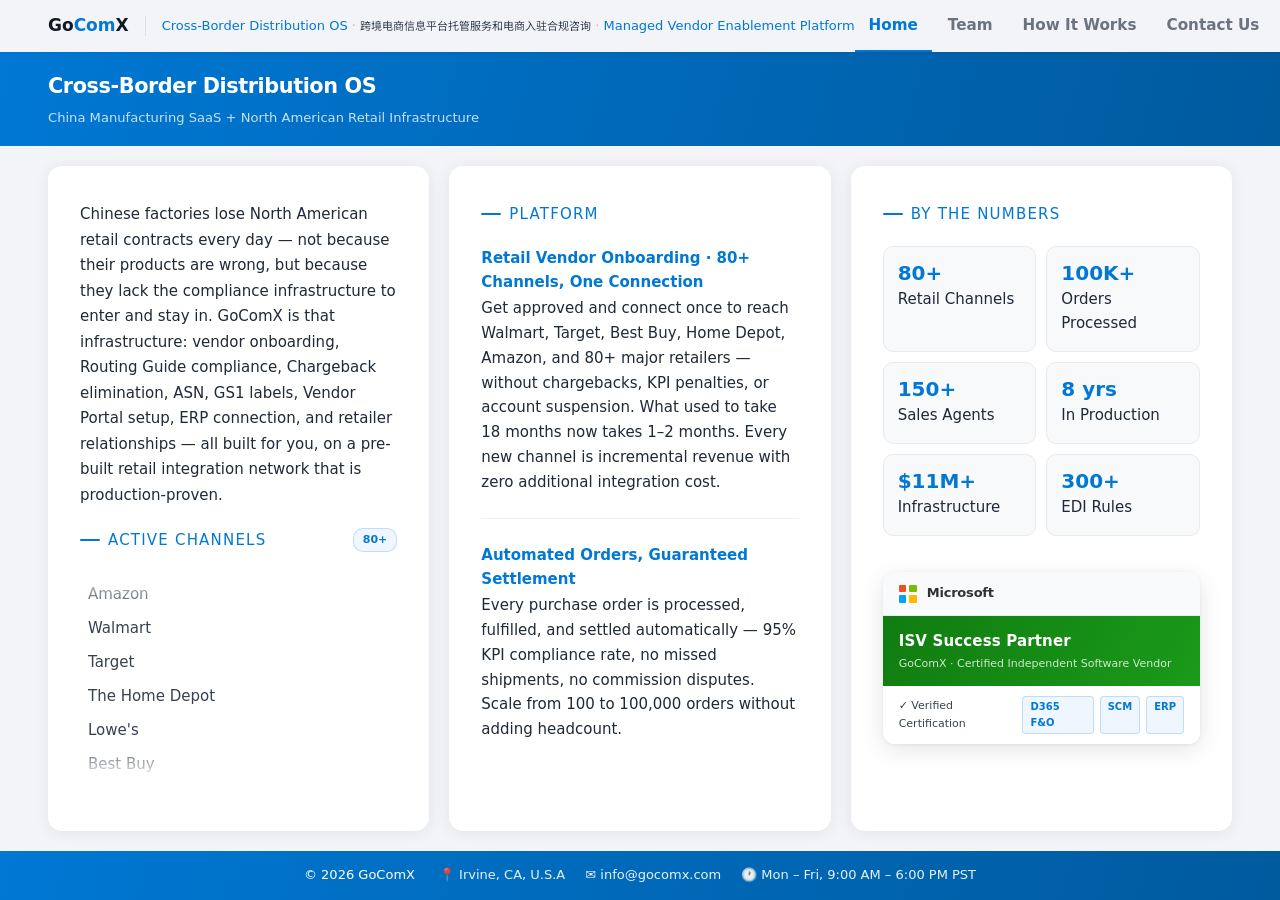
==== commit bd735144: "Add files via upload" ====
--- a/index.html
+++ b/index.html
@@ -27,16 +27,16 @@
 .nav-logo-img { height:44px; width:auto; display:block; }
 .nav-tagline { font-size:var(--fs-xs); font-weight:400; color:var(--muted2); border-left:1px solid #e0e0e0; padding-left:16px; white-space:nowrap; overflow:hidden; text-overflow:ellipsis; }
 .nt-en { color:var(--blue); font-size:var(--fs-xs); }
-.nt-zh { color:var(--muted); font-size:var(--fs-xs); font-family:var(--font-zh); }
+.nt-zh { color:var(--muted); font-size:11px; font-family:var(--font-zh); }
 .nt-sep { color:#bbb; font-size:var(--fs-xs); }
 .nav-links { display:flex; gap:2px; list-style:none; align-items:center; flex-shrink:0; }
-.nav-links a { font-size:0.95rem; color:var(--muted2); text-decoration:none; padding:0 14px; height:52px; display:inline-flex; align-items:center; border-bottom:2px solid transparent; transition:color .15s,border-color .15s; white-space:nowrap; }
+.nav-links a { font-size:0.95rem; color:var(--muted2); text-decoration:none; padding:0 14px; height:52px; display:inline-flex; align-items:center; border-bottom:2px solid transparent; transition:color .15s,border-color .15s; font-weight:600; white-space:nowrap; }
 .nav-links a:hover { color:var(--blue); border-bottom-color:var(--blue); }
 .nav-links a.active { color:var(--blue); font-weight:600; border-bottom-color:var(--blue); }
 .lang-btn { padding:3px 0; width:46px; text-align:center; font-size:var(--fs-xs); font-weight:600; border:1.5px solid var(--blue); border-radius:4px; background:#fff; color:var(--blue); cursor:pointer; transition:background .15s,color .15s; }
 .lang-btn.active { background:var(--blue); color:#fff; }
 .lang-btn:hover:not(.active) { background:var(--blue-light); }
-.bio-zh { display:none; font-family:var(--font-zh); }
+.bio-zh { display:none; font-family:var(--font-zh) !important; font-size:0.88em; }
 body.zh-mode .bio-en { display:none !important; }
 body.zh-mode .bio-zh { display:inline !important; }
 .zh { display:none; font-family:var(--font-zh); }
@@ -67,7 +67,7 @@
 .panel:hover { box-shadow: var(--shadow-hover); }
 
 .col-label {
-  font-family: 'Segoe UI',system-ui,sans-serif;
+  font-family:var(--font);
   font-size: var(--fs-sm); color: var(--blue);
   letter-spacing: .08em; text-transform: uppercase; margin-bottom: 20px;
   display: flex; align-items: center; gap: 8px;
@@ -75,7 +75,7 @@
 .col-label::before { content: ''; width: 20px; height: 2px; background: var(--blue); border-radius: 2px; }
 
 /* PANEL 1 — Brand */
-.brand-name { font-size: var(--fs-lg); font-weight: 800; letter-spacing: -.02em; line-height: 1.2; margin-bottom: 4px; }
+.brand-name { font-size: var(--fs-lg); font-weight: 700; letter-spacing: -.02em; line-height: 1.2; margin-bottom: 4px; }
 .brand-name span { color: var(--blue); }
 .brand-tagline { font-size: var(--fs-sm); color: var(--muted); margin-bottom: 12px; }
 .brand-desc { font-size: var(--fs-md); color: var(--text2); line-height: 1.7; margin-bottom: 6px; }
@@ -91,7 +91,7 @@
 .step-item { display: flex; gap: 16px; margin-bottom: 24px; padding-bottom: 24px; border-bottom: 1px solid #f0f0f0; }
 .step-item:last-child { border-bottom: none; padding-bottom: 0; margin-bottom: 0; }
 .step-dot { display: none; }
-.step-heading { font-size: var(--fs-md); font-weight: 600; color: var(--blue); font-family: 'Segoe UI',system-ui,sans-serif; margin-bottom: 2px; }
+.step-heading { font-size: var(--fs-md); font-weight: 600; color: var(--blue); font-family:var(--font); margin-bottom: 2px; }
 .step-heading-zh { font-size: var(--fs-sm); color: var(--muted); margin-bottom: 6px; }
 .step-text { font-size: var(--fs-sm); color: var(--text2); line-height: 1.65; }
 .step-text .zh { color: var(--muted); margin-top: 4px; }
@@ -104,9 +104,9 @@
   border: 1px solid #eaeaea;
 }
 .stat-card:hover { background: var(--blue-light); border-color: rgba(0,120,212,.2); }
-.stat-num { font-size: var(--fs-lg); font-weight: 700; color: var(--blue); line-height: 1; margin-bottom: 4px; font-family: 'Segoe UI',system-ui,sans-serif; }
-.stat-label { font-size: var(--fs-sm); color: var(--text2); font-family: 'Segoe UI',system-ui,sans-serif; font-weight: 500; }
-.stat-zh { font-size: var(--fs-sm); color: #374151; margin-top: 2px; }
+.stat-num { font-size: var(--fs-lg); font-weight: 700; color: var(--blue); line-height: 1; margin-bottom: 4px; font-family:var(--font); }
+.stat-label { font-size: var(--fs-sm); color: var(--text2); font-family:var(--font); font-weight: 500; }
+.stat-zh { font-size: var(--fs-sm); color: var(--muted); margin-top: 2px; }
 .badge-row {
   display: flex; gap: 8px; flex-wrap: wrap; margin-top: auto;
 }
@@ -171,7 +171,7 @@
   margin: 14px 0 18px;
 }
 .ticker-label {
-  font-family: 'Segoe UI',system-ui,sans-serif;
+  font-family:var(--font);
   font-size: var(--fs-sm); color: var(--blue);
   letter-spacing: .08em; text-transform: uppercase;
   display: flex; align-items: center; gap: 8px; font-weight: 400;
@@ -250,7 +250,7 @@
   </div>
 </nav>
 
-<div style="background:linear-gradient(105deg,#0078d4,#005a9e);padding:18px 48px;display:flex;align-items:center;justify-content:space-between;flex-shrink:0"><div><h1 style="font-size:1.3rem;font-weight:600;color:#fff;font-family:'Segoe UI',system-ui,sans-serif;letter-spacing:-0.02em">Cross-Border Distribution OS</h1><p style="font-size:0.82rem;color:rgba(255,255,255,0.78);margin-top:4px">China Manufacturing SaaS + North American Retail Infrastructure</p></div></div>
+<div style="background:linear-gradient(105deg,#0078d4,#005a9e);padding:18px 48px;display:flex;align-items:center;justify-content:space-between;flex-shrink:0"><div><h1 style="font-size:1.3rem;font-weight:600;color:#fff;font-family:var(--font);letter-spacing:-0.02em">Cross-Border Distribution OS</h1><p style="font-size:0.82rem;color:rgba(255,255,255,0.78);margin-top:4px">China Manufacturing SaaS + North American Retail Infrastructure</p></div></div>
 <div class="main-grid">
 
   <!-- Panel 1: Brand / Intro -->
@@ -480,3 +480,7 @@
 
 
 
+
+
+
+
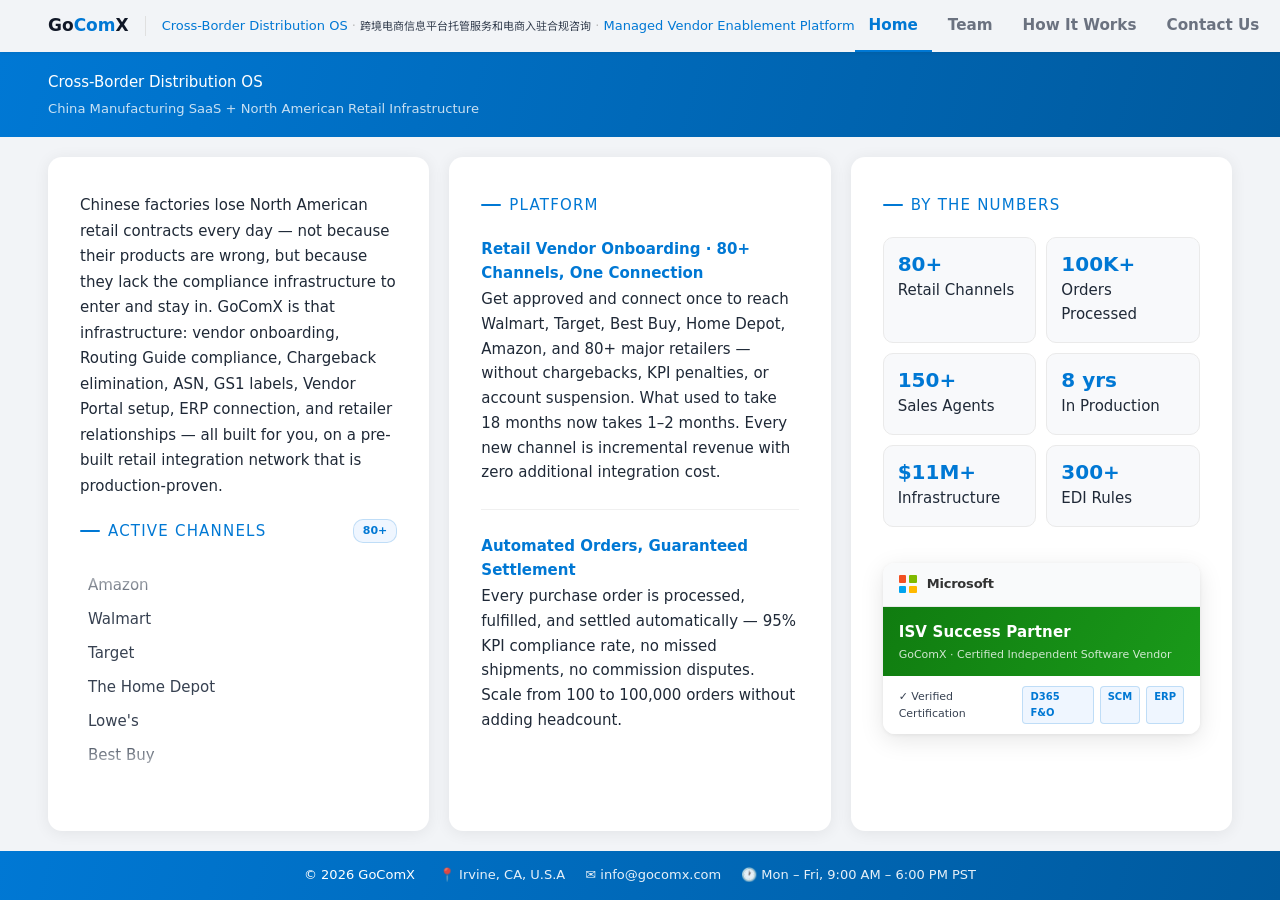
==== commit 71be208c: "Add files via upload" ====
--- a/index.html
+++ b/index.html
@@ -30,7 +30,7 @@
 .nt-zh { color:var(--muted); font-size:11px; font-family:var(--font-zh); }
 .nt-sep { color:#bbb; font-size:var(--fs-xs); }
 .nav-links { display:flex; gap:2px; list-style:none; align-items:center; flex-shrink:0; }
-.nav-links a { font-size:0.95rem; color:var(--muted2); text-decoration:none; padding:0 14px; height:52px; display:inline-flex; align-items:center; border-bottom:2px solid transparent; transition:color .15s,border-color .15s; font-weight:600; white-space:nowrap; }
+.nav-links a { font-size:0.95rem; font-family:var(--font); color:var(--muted2); text-decoration:none; padding:0 14px; height:52px; display:inline-flex; align-items:center; border-bottom:2px solid transparent; transition:color .15s,border-color .15s; font-weight:600; white-space:nowrap; }
 .nav-links a:hover { color:var(--blue); border-bottom-color:var(--blue); }
 .nav-links a.active { color:var(--blue); font-weight:600; border-bottom-color:var(--blue); }
 .lang-btn { padding:3px 0; width:46px; text-align:center; font-size:var(--fs-xs); font-weight:600; border:1.5px solid var(--blue); border-radius:4px; background:#fff; color:var(--blue); cursor:pointer; transition:background .15s,color .15s; }
@@ -250,7 +250,7 @@
   </div>
 </nav>
 
-<div style="background:linear-gradient(105deg,#0078d4,#005a9e);padding:18px 48px;display:flex;align-items:center;justify-content:space-between;flex-shrink:0"><div><h1 style="font-size:1.3rem;font-weight:600;color:#fff;font-family:var(--font);letter-spacing:-0.02em">Cross-Border Distribution OS</h1><p style="font-size:0.82rem;color:rgba(255,255,255,0.78);margin-top:4px">China Manufacturing SaaS + North American Retail Infrastructure</p></div></div>
+<div style="background:linear-gradient(105deg,#0078d4,#005a9e);padding:18px 48px;display:flex;align-items:center;justify-content:space-between;flex-shrink:0"><div><h1 style="font-size:var(--fs-md);font-weight:400;color:#fff;font-family:var(--font)">Cross-Border Distribution OS</h1><p style="font-size:0.82rem;color:rgba(255,255,255,0.78);margin-top:4px">China Manufacturing SaaS + North American Retail Infrastructure</p></div></div>
 <div class="main-grid">
 
   <!-- Panel 1: Brand / Intro -->
@@ -480,7 +480,7 @@
 
 
 
-
-
-
-
+
+
+
+
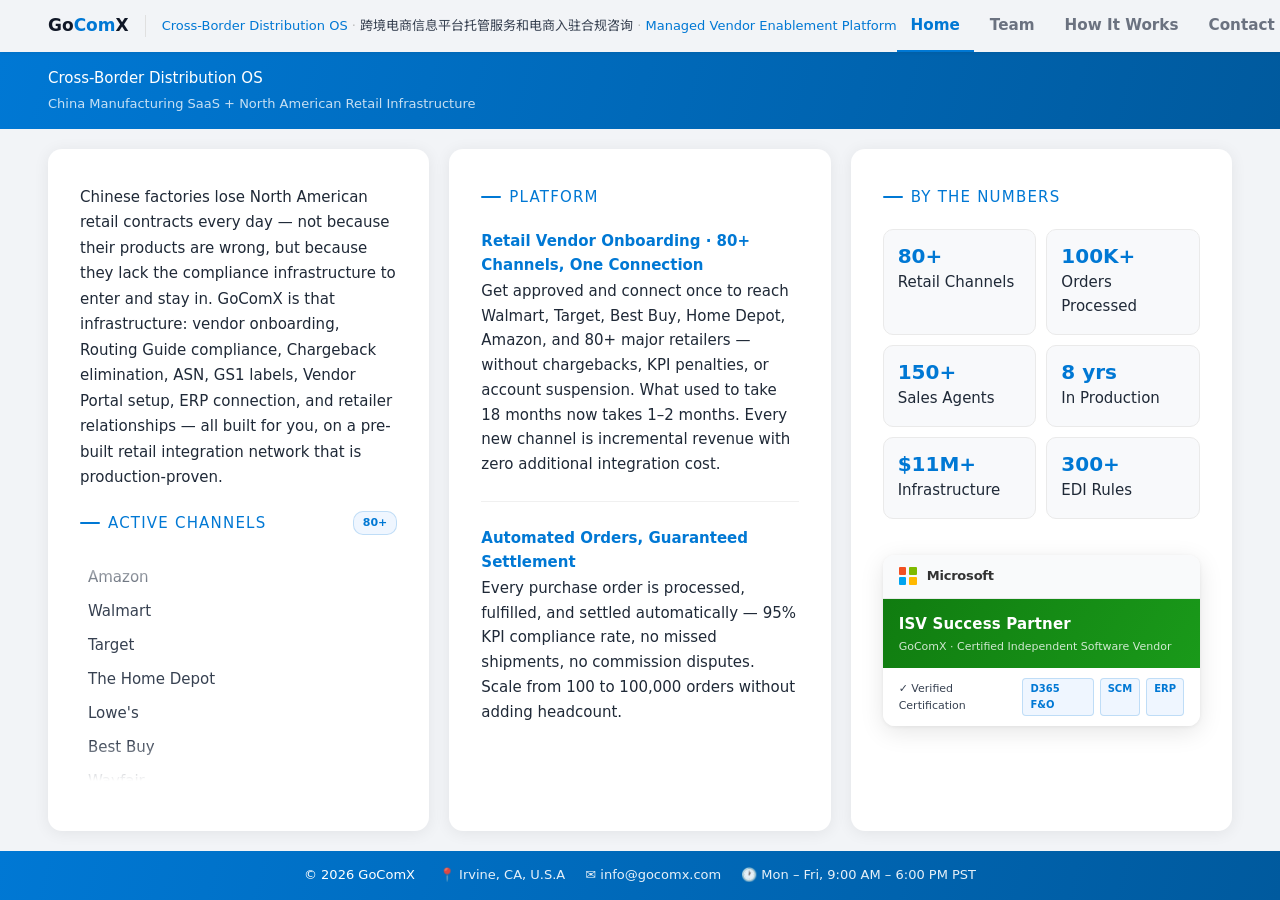
==== commit b8461947: "Add files via upload" ====
--- a/index.html
+++ b/index.html
@@ -27,7 +27,7 @@
 .nav-logo-img { height:44px; width:auto; display:block; }
 .nav-tagline { font-size:var(--fs-xs); font-weight:400; color:var(--muted2); border-left:1px solid #e0e0e0; padding-left:16px; white-space:nowrap; overflow:hidden; text-overflow:ellipsis; }
 .nt-en { color:var(--blue); font-size:var(--fs-xs); }
-.nt-zh { color:var(--muted); font-size:11px; font-family:var(--font-zh); }
+.nt-zh { color:var(--muted); font-size:var(--fs-xs); font-family:var(--font-zh); }
 .nt-sep { color:#bbb; font-size:var(--fs-xs); }
 .nav-links { display:flex; gap:2px; list-style:none; align-items:center; flex-shrink:0; }
 .nav-links a { font-size:0.95rem; font-family:var(--font); color:var(--muted2); text-decoration:none; padding:0 14px; height:52px; display:inline-flex; align-items:center; border-bottom:2px solid transparent; transition:color .15s,border-color .15s; font-weight:600; white-space:nowrap; }
@@ -36,7 +36,7 @@
 .lang-btn { padding:3px 0; width:46px; text-align:center; font-size:var(--fs-xs); font-weight:600; border:1.5px solid var(--blue); border-radius:4px; background:#fff; color:var(--blue); cursor:pointer; transition:background .15s,color .15s; }
 .lang-btn.active { background:var(--blue); color:#fff; }
 .lang-btn:hover:not(.active) { background:var(--blue-light); }
-.bio-zh { display:none; font-family:var(--font-zh) !important; font-size:0.88em; }
+.bio-zh { display:none; font-family:var(--font-zh) !important; }
 body.zh-mode .bio-en { display:none !important; }
 body.zh-mode .bio-zh { display:inline !important; }
 .zh { display:none; font-family:var(--font-zh); }
@@ -250,7 +250,7 @@
   </div>
 </nav>
 
-<div style="background:linear-gradient(105deg,#0078d4,#005a9e);padding:18px 48px;display:flex;align-items:center;justify-content:space-between;flex-shrink:0"><div><h1 style="font-size:var(--fs-md);font-weight:400;color:#fff;font-family:var(--font)">Cross-Border Distribution OS</h1><p style="font-size:0.82rem;color:rgba(255,255,255,0.78);margin-top:4px">China Manufacturing SaaS + North American Retail Infrastructure</p></div></div>
+<div style="background:linear-gradient(105deg,#0078d4,#005a9e);padding:14px 48px;display:flex;align-items:center;flex-shrink:0"><div><h1 style="font-size:var(--fs-md);font-weight:400;color:#fff;font-family:var(--font)">Cross-Border Distribution OS</h1><p style="font-size:var(--fs-xs);color:rgba(255,255,255,0.78);margin-top:4px">China Manufacturing SaaS + North American Retail Infrastructure</p></div></div>
 <div class="main-grid">
 
   <!-- Panel 1: Brand / Intro -->
